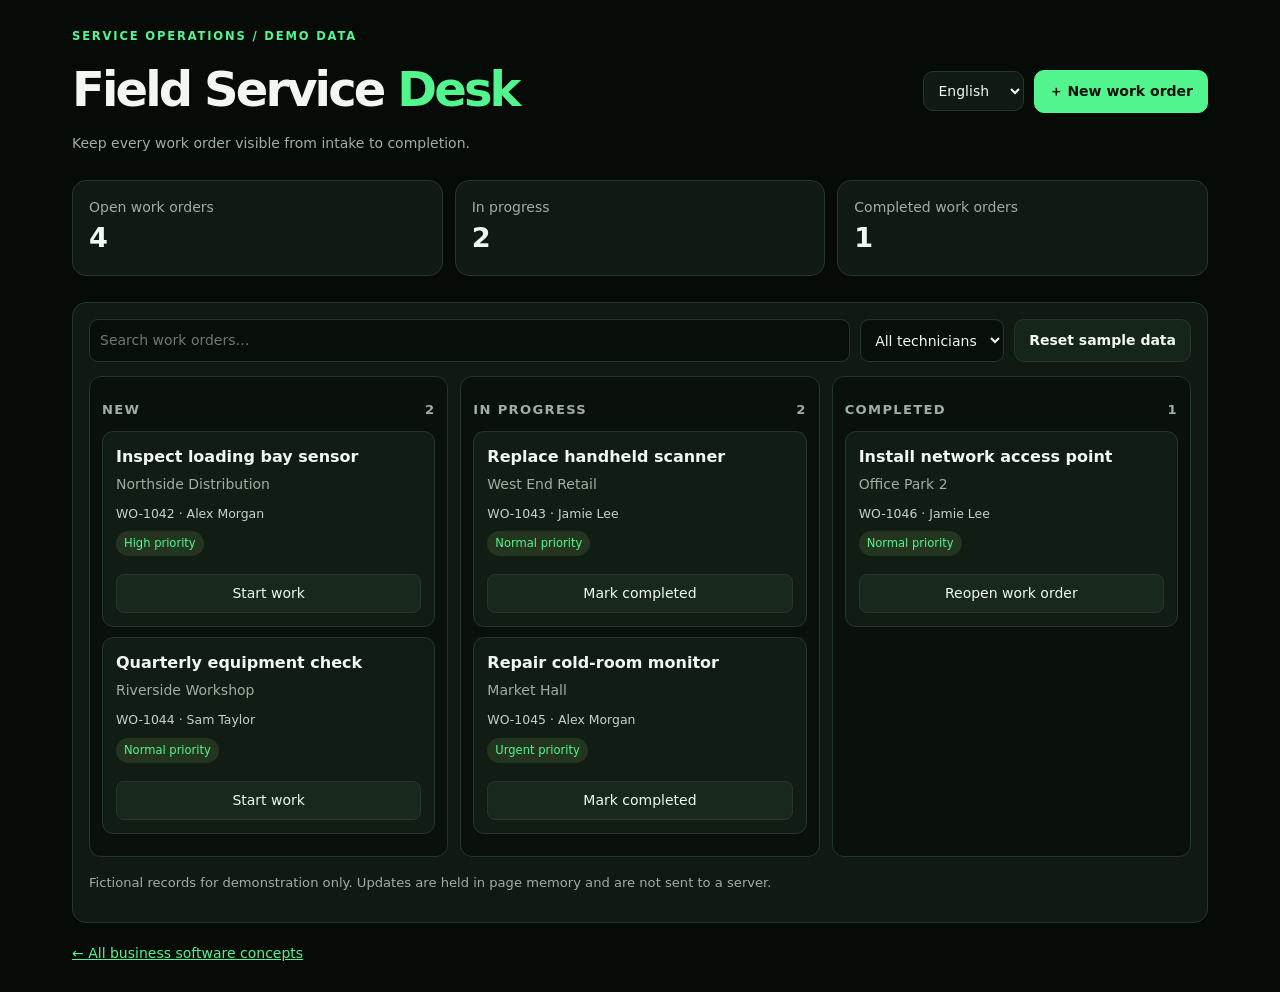
==== demos/field-service/index.html @ b95a7ec4 "fix: add accessible names to service demo form controls" ====
<!doctype html>
<html lang="en">
<head><meta charset="utf-8"><meta name="viewport" content="width=device-width,initial-scale=1"><meta name="theme-color" content="#07110c"><title>Service Desk — Work Order Concept Demo</title><meta name="description" content="Interactive work order and field service workflow concept with sample data.">
<style>
:root{color-scheme:dark;--bg:#070b08;--panel:#101a13;--line:#25372a;--text:#f2f7f3;--muted:#9eafa3;--green:#53f58f;--amber:#ffd166;--blue:#8ac7ff}*{box-sizing:border-box}body{margin:0;background:var(--bg);color:var(--text);font:14px/1.5 Inter,system-ui,sans-serif}button,input,select{font:inherit}button{cursor:pointer}.shell{max-width:1180px;margin:auto;padding:28px 22px}.top{display:flex;justify-content:space-between;gap:18px;align-items:center;flex-wrap:wrap}.eyebrow{color:var(--green);font-size:.72rem;font-weight:800;letter-spacing:.16em;text-transform:uppercase}h1{font-size:clamp(1.8rem,5vw,3rem);letter-spacing:-.06em;margin:8px 0}.sub{color:var(--muted);margin:0}.button{border:1px solid var(--line);border-radius:10px;padding:10px 14px;background:#15251a;color:var(--text);font-weight:700}.primary{background:var(--green);color:#07120a;border-color:var(--green)}.stats{display:grid;grid-template-columns:repeat(3,1fr);gap:12px;margin:26px 0}.stat,.board{border:1px solid var(--line);border-radius:14px;background:var(--panel)}.stat{padding:16px}.stat span{color:var(--muted)}.stat strong{display:block;font-size:1.7rem}.board{padding:16px}.filters{display:flex;gap:10px;flex-wrap:wrap;margin-bottom:14px}.filters input,.filters select,.form input,.form select{background:#080f0a;border:1px solid var(--line);border-radius:9px;padding:10px;color:var(--text)}.filters input{flex:1;min-width:160px}.columns{display:grid;grid-template-columns:repeat(3,minmax(0,1fr));gap:12px}.column{background:#0a100c;border:1px solid var(--line);border-radius:12px;padding:12px;min-height:200px}.column h2{font-size:.82rem;text-transform:uppercase;letter-spacing:.1em;color:var(--muted);display:flex;justify-content:space-between}.ticket{border:1px solid var(--line);border-radius:11px;padding:13px;margin:10px 0;background:#111d14}.ticket h3{font-size:1rem;margin:0 0 5px}.ticket p{color:var(--muted);margin:0 0 10px}.meta{font-size:.78rem;color:#c4d3c9}.tag{display:inline-block;padding:4px 8px;border-radius:999px;background:#23351f;color:var(--green);font-size:.72rem;margin:8px 0}.ticket button{margin-top:10px;width:100%;padding:8px;border:1px solid var(--line);background:#19281d;color:var(--text);border-radius:8px}.ticket button:hover{border-color:var(--green)}.form{display:none;gap:8px;grid-template-columns:repeat(4,minmax(0,1fr));margin:0 0 15px;padding:14px;border:1px solid var(--line);border-radius:12px}.form.open{display:grid}.form input,.form select{min-width:0;width:100%}.form button{grid-column:1/-1}.foot{color:var(--muted);font-size:.82rem;margin-top:16px}.back{display:inline-block;margin-top:20px;color:var(--green)}.toast{position:fixed;bottom:18px;left:50%;transform:translateX(-50%);background:#193a24;border:1px solid #36794a;padding:11px 16px;border-radius:10px;display:none}.toast.show{display:block}@media(max-width:780px){.columns{grid-template-columns:1fr}.column{min-height:0}.form{grid-template-columns:1fr 1fr}.stats{grid-template-columns:1fr 1fr 1fr}}@media(max-width:480px){.form{grid-template-columns:1fr}.stats{grid-template-columns:1fr}}
a:focus-visible,button:focus-visible,input:focus-visible,select:focus-visible{outline:3px solid var(--green);outline-offset:3px}.top-actions{display:flex;gap:10px;align-items:center;flex-wrap:wrap}.language-switch{min-height:40px;background:#101a13;color:var(--text);border:1px solid var(--line);border-radius:10px;padding:8px 11px;font:inherit}.button,.ticket button{transition:transform .15s,border-color .15s}.button:hover,.ticket button:hover{border-color:var(--green)}
</style></head>
<body><main class="shell"><header class="top"><div><div class="eyebrow">Service operations / Demo data</div><h1>Field Service <span style="color:var(--green)">Desk</span></h1><p class="sub">Keep every work order visible from intake to completion.</p></div><div class="top-actions"><select class="language-switch" data-language-switch aria-label="Choose language"><option value="de">Deutsch</option><option value="en">English</option></select><button class="button primary" id="newBtn">＋ New work order</button></div></header>
<section class="stats"><article class="stat"><span>Open work orders</span><strong id="openCount">—</strong></article><article class="stat"><span>In progress</span><strong id="progressCount">—</strong></article><article class="stat"><span>Completed work orders</span><strong id="doneCount">—</strong></article></section>
<form class="form" id="newForm"><input id="title" placeholder="Work order title" aria-label="Work order title" required maxlength="70" aria-label="Work order title"><input id="customer" placeholder="Customer / site" aria-label="Customer / site" required maxlength="60" aria-label="Customer or site"><select id="tech" aria-label="Technician"><option>Alex Morgan</option><option>Jamie Lee</option><option>Sam Taylor</option></select><select id="priority" aria-label="Priority"><option>Normal</option><option>High</option><option>Urgent</option></select><button class="button primary" type="submit">Create work order</button></form>
<section class="board"><div class="filters"><input id="search" type="search" placeholder="Search work orders…" aria-label="Search work orders" aria-label="Search work orders"><select id="techFilter" aria-label="Filter technician"><option value="all">All technicians</option><option>Alex Morgan</option><option>Jamie Lee</option><option>Sam Taylor</option></select><button class="button" id="reset">Reset sample data</button></div><div class="columns" id="columns"></div><p class="foot">Fictional records for demonstration only. Updates are held in page memory and are not sent to a server.</p></section><a class="back" href="../../business-solutions.html">← All business software concepts</a></main><div id="toast" class="toast" role="status" aria-live="polite"></div>
<script src="../shared/i18n.js"></script>
<script>
const seed=[{id:"WO-1042",title:"Inspect loading bay sensor",customer:"Northside Distribution",tech:"Alex Morgan",priority:"High",status:"New"},{id:"WO-1043",title:"Replace handheld scanner",customer:"West End Retail",tech:"Jamie Lee",priority:"Normal",status:"In progress"},{id:"WO-1044",title:"Quarterly equipment check",customer:"Riverside Workshop",tech:"Sam Taylor",priority:"Normal",status:"New"},{id:"WO-1045",title:"Repair cold-room monitor",customer:"Market Hall",tech:"Alex Morgan",priority:"Urgent",status:"In progress"},{id:"WO-1046",title:"Install network access point",customer:"Office Park 2",tech:"Jamie Lee",priority:"Normal",status:"Completed"}];let jobs=structuredClone(seed);let nextId=1047;const $=x=>document.getElementById(x);const states=["New","In progress","Completed"];function toast(s){$("toast").textContent=s;$("toast").classList.add("show");setTimeout(()=>$("toast").classList.remove("show"),1700)}function render(){const q=$("search").value.toLocaleLowerCase(window.businessI18n.language),tech=$("techFilter").value;const filtered=jobs.filter(j=>(j.title+" "+j.customer+" "+j.id+" "+window.businessI18n.t(j.title)+" "+window.businessI18n.t(j.customer)).toLocaleLowerCase(window.businessI18n.language).includes(q)&&(tech==="all"||j.tech===tech));$("columns").innerHTML=states.map(status=>{const group=filtered.filter(j=>j.status===status);return '<section class="column"><h2>'+status+' <span>'+group.length+'</span></h2>'+group.map(j=>'<article class="ticket"><h3>'+j.title+'</h3><p>'+j.customer+'</p><div class="meta">'+j.id+' · '+j.tech+'</div><span class="tag">'+j.priority+' priority</span><button data-id="'+j.id+'">'+(status==="New"?"Start work":status==="In progress"?"Mark completed":"Reopen work order")+'</button></article>').join("")+'</section>'}).join("");$("openCount").textContent=jobs.filter(j=>j.status!=="Completed").length;$("progressCount").textContent=jobs.filter(j=>j.status==="In progress").length;$("doneCount").textContent=jobs.filter(j=>j.status==="Completed").length}
$("columns").addEventListener("click",e=>{const b=e.target.closest("button[data-id]");if(!b)return;const j=jobs.find(x=>x.id===b.dataset.id);j.status=j.status==="New"?"In progress":j.status==="In progress"?"Completed":"New";render();toast(j.id+" moved to "+j.status)});$("search").addEventListener("input",render);$("techFilter").addEventListener("change",render);$("newBtn").addEventListener("click",()=>{$("newForm").classList.toggle("open");if($("newForm").classList.contains("open"))$("title").focus()});$("newForm").addEventListener("submit",e=>{e.preventDefault();jobs.unshift({id:"WO-"+nextId++,title:$("title").value.trim(),customer:$("customer").value.trim(),tech:$("tech").value,priority:$("priority").value,status:"New"});e.target.reset();e.target.classList.remove("open");render();toast("Work order created")});$("reset").addEventListener("click",()=>{jobs=structuredClone(seed);nextId=1047;$("search").value="";$("techFilter").value="all";render();toast("Sample data reset")});render();
</script></body></html>
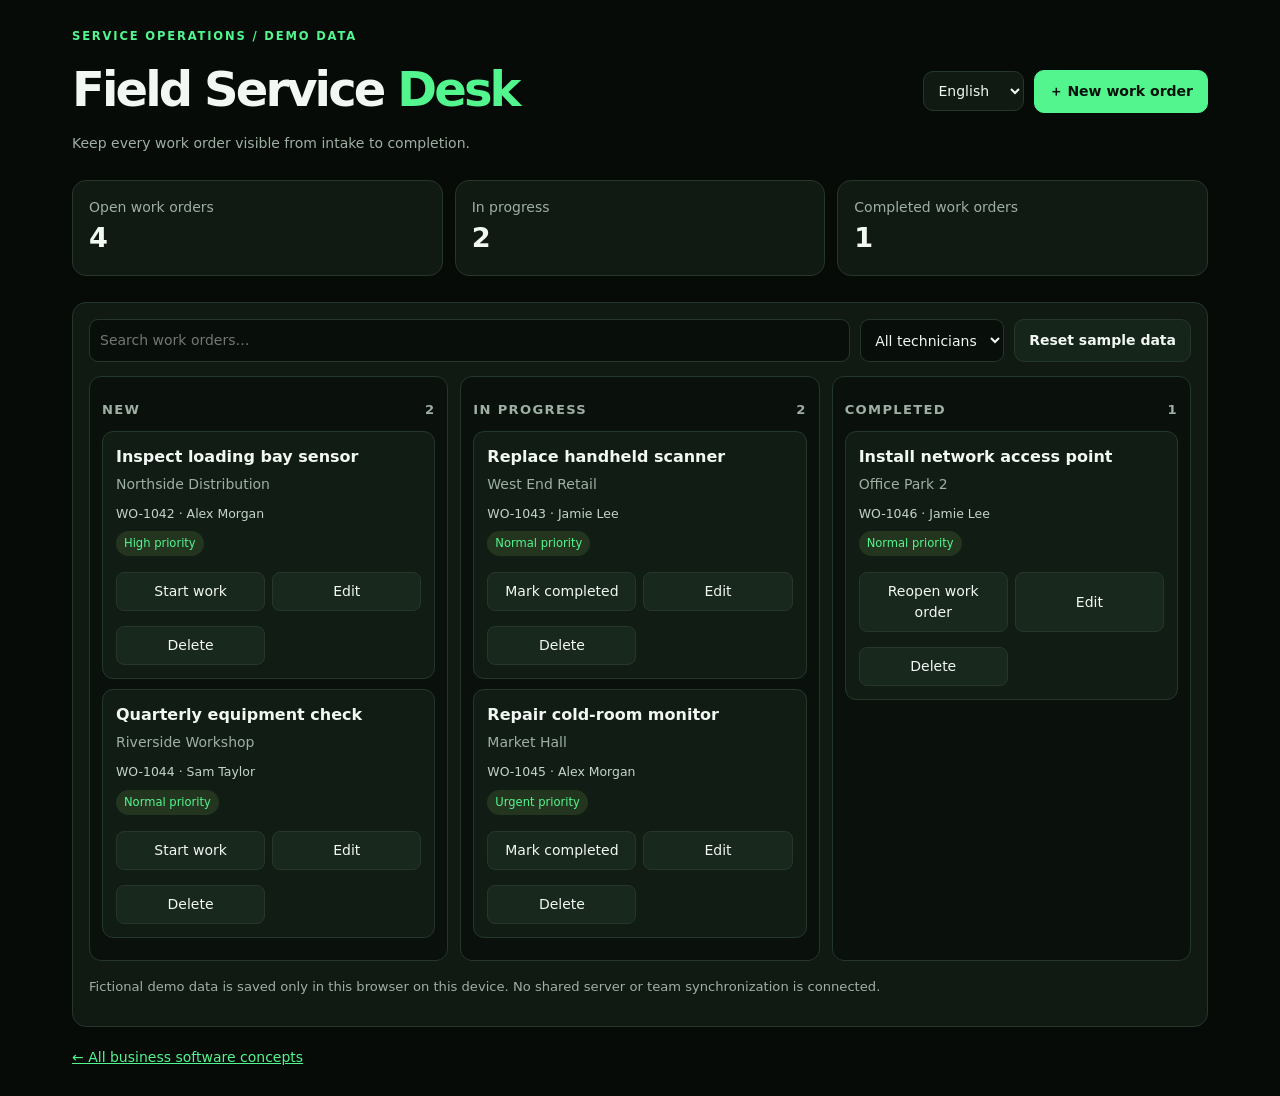
==== commit 1b8e8a3f: "feat: add persistent full CRUD to field service demo" ====
--- a/demos/field-service/index.html
+++ b/demos/field-service/index.html
@@ -4,13 +4,26 @@
 <style>
 :root{color-scheme:dark;--bg:#070b08;--panel:#101a13;--line:#25372a;--text:#f2f7f3;--muted:#9eafa3;--green:#53f58f;--amber:#ffd166;--blue:#8ac7ff}*{box-sizing:border-box}body{margin:0;background:var(--bg);color:var(--text);font:14px/1.5 Inter,system-ui,sans-serif}button,input,select{font:inherit}button{cursor:pointer}.shell{max-width:1180px;margin:auto;padding:28px 22px}.top{display:flex;justify-content:space-between;gap:18px;align-items:center;flex-wrap:wrap}.eyebrow{color:var(--green);font-size:.72rem;font-weight:800;letter-spacing:.16em;text-transform:uppercase}h1{font-size:clamp(1.8rem,5vw,3rem);letter-spacing:-.06em;margin:8px 0}.sub{color:var(--muted);margin:0}.button{border:1px solid var(--line);border-radius:10px;padding:10px 14px;background:#15251a;color:var(--text);font-weight:700}.primary{background:var(--green);color:#07120a;border-color:var(--green)}.stats{display:grid;grid-template-columns:repeat(3,1fr);gap:12px;margin:26px 0}.stat,.board{border:1px solid var(--line);border-radius:14px;background:var(--panel)}.stat{padding:16px}.stat span{color:var(--muted)}.stat strong{display:block;font-size:1.7rem}.board{padding:16px}.filters{display:flex;gap:10px;flex-wrap:wrap;margin-bottom:14px}.filters input,.filters select,.form input,.form select{background:#080f0a;border:1px solid var(--line);border-radius:9px;padding:10px;color:var(--text)}.filters input{flex:1;min-width:160px}.columns{display:grid;grid-template-columns:repeat(3,minmax(0,1fr));gap:12px}.column{background:#0a100c;border:1px solid var(--line);border-radius:12px;padding:12px;min-height:200px}.column h2{font-size:.82rem;text-transform:uppercase;letter-spacing:.1em;color:var(--muted);display:flex;justify-content:space-between}.ticket{border:1px solid var(--line);border-radius:11px;padding:13px;margin:10px 0;background:#111d14}.ticket h3{font-size:1rem;margin:0 0 5px}.ticket p{color:var(--muted);margin:0 0 10px}.meta{font-size:.78rem;color:#c4d3c9}.tag{display:inline-block;padding:4px 8px;border-radius:999px;background:#23351f;color:var(--green);font-size:.72rem;margin:8px 0}.ticket button{margin-top:10px;width:100%;padding:8px;border:1px solid var(--line);background:#19281d;color:var(--text);border-radius:8px}.ticket button:hover{border-color:var(--green)}.form{display:none;gap:8px;grid-template-columns:repeat(4,minmax(0,1fr));margin:0 0 15px;padding:14px;border:1px solid var(--line);border-radius:12px}.form.open{display:grid}.form input,.form select{min-width:0;width:100%}.form button{grid-column:1/-1}.foot{color:var(--muted);font-size:.82rem;margin-top:16px}.back{display:inline-block;margin-top:20px;color:var(--green)}.toast{position:fixed;bottom:18px;left:50%;transform:translateX(-50%);background:#193a24;border:1px solid #36794a;padding:11px 16px;border-radius:10px;display:none}.toast.show{display:block}@media(max-width:780px){.columns{grid-template-columns:1fr}.column{min-height:0}.form{grid-template-columns:1fr 1fr}.stats{grid-template-columns:1fr 1fr 1fr}}@media(max-width:480px){.form{grid-template-columns:1fr}.stats{grid-template-columns:1fr}}
 a:focus-visible,button:focus-visible,input:focus-visible,select:focus-visible{outline:3px solid var(--green);outline-offset:3px}.top-actions{display:flex;gap:10px;align-items:center;flex-wrap:wrap}.language-switch{min-height:40px;background:#101a13;color:var(--text);border:1px solid var(--line);border-radius:10px;padding:8px 11px;font:inherit}.button,.ticket button{transition:transform .15s,border-color .15s}.button:hover,.ticket button:hover{border-color:var(--green)}
+[hidden]{display:none!important}.ticket-actions{display:grid;grid-template-columns:1fr 1fr;gap:7px}.ticket-actions button{width:100%;margin-top:8px}.ticket-actions .delete{color:var(--red)}
 </style></head>
 <body><main class="shell"><header class="top"><div><div class="eyebrow">Service operations / Demo data</div><h1>Field Service <span style="color:var(--green)">Desk</span></h1><p class="sub">Keep every work order visible from intake to completion.</p></div><div class="top-actions"><select class="language-switch" data-language-switch aria-label="Choose language"><option value="de">Deutsch</option><option value="en">English</option></select><button class="button primary" id="newBtn">＋ New work order</button></div></header>
 <section class="stats"><article class="stat"><span>Open work orders</span><strong id="openCount">—</strong></article><article class="stat"><span>In progress</span><strong id="progressCount">—</strong></article><article class="stat"><span>Completed work orders</span><strong id="doneCount">—</strong></article></section>
-<form class="form" id="newForm"><input id="title" placeholder="Work order title" aria-label="Work order title" required maxlength="70" aria-label="Work order title"><input id="customer" placeholder="Customer / site" aria-label="Customer / site" required maxlength="60" aria-label="Customer or site"><select id="tech" aria-label="Technician"><option>Alex Morgan</option><option>Jamie Lee</option><option>Sam Taylor</option></select><select id="priority" aria-label="Priority"><option>Normal</option><option>High</option><option>Urgent</option></select><button class="button primary" type="submit">Create work order</button></form>
-<section class="board"><div class="filters"><input id="search" type="search" placeholder="Search work orders…" aria-label="Search work orders" aria-label="Search work orders"><select id="techFilter" aria-label="Filter technician"><option value="all">All technicians</option><option>Alex Morgan</option><option>Jamie Lee</option><option>Sam Taylor</option></select><button class="button" id="reset">Reset sample data</button></div><div class="columns" id="columns"></div><p class="foot">Fictional records for demonstration only. Updates are held in page memory and are not sent to a server.</p></section><a class="back" href="../../business-solutions.html">← All business software concepts</a></main><div id="toast" class="toast" role="status" aria-live="polite"></div>
+<form class="form" id="newForm"><input id="title" placeholder="Work order title" aria-label="Work order title" required maxlength="70" aria-label="Work order title"><input id="customer" placeholder="Customer / site" aria-label="Customer / site" required maxlength="60" aria-label="Customer or site"><select id="tech" aria-label="Technician"><option>Alex Morgan</option><option>Jamie Lee</option><option>Sam Taylor</option></select><select id="priority" aria-label="Priority"><option>Normal</option><option>High</option><option>Urgent</option></select><button class="button primary" type="submit" id="saveWorkOrderBtn">Create work order</button><button class="button" type="button" id="cancelWorkOrderBtn">Cancel</button></form>
+<section class="board"><div class="filters"><input id="search" type="search" placeholder="Search work orders…" aria-label="Search work orders" aria-label="Search work orders"><select id="techFilter" aria-label="Filter technician"><option value="all">All technicians</option><option>Alex Morgan</option><option>Jamie Lee</option><option>Sam Taylor</option></select><button class="button" id="reset">Reset sample data</button></div><div class="columns" id="columns"></div><p class="foot">Fictional demo data is saved only in this browser on this device. No shared server or team synchronization is connected.</p></section><a class="back" href="../../business-solutions.html">← All business software concepts</a></main><div id="toast" class="toast" role="status" aria-live="polite"></div>
 <script src="../shared/i18n.js"></script>
 <script>
-const seed=[{id:"WO-1042",title:"Inspect loading bay sensor",customer:"Northside Distribution",tech:"Alex Morgan",priority:"High",status:"New"},{id:"WO-1043",title:"Replace handheld scanner",customer:"West End Retail",tech:"Jamie Lee",priority:"Normal",status:"In progress"},{id:"WO-1044",title:"Quarterly equipment check",customer:"Riverside Workshop",tech:"Sam Taylor",priority:"Normal",status:"New"},{id:"WO-1045",title:"Repair cold-room monitor",customer:"Market Hall",tech:"Alex Morgan",priority:"Urgent",status:"In progress"},{id:"WO-1046",title:"Install network access point",customer:"Office Park 2",tech:"Jamie Lee",priority:"Normal",status:"Completed"}];let jobs=structuredClone(seed);let nextId=1047;const $=x=>document.getElementById(x);const states=["New","In progress","Completed"];function toast(s){$("toast").textContent=s;$("toast").classList.add("show");setTimeout(()=>$("toast").classList.remove("show"),1700)}function render(){const q=$("search").value.toLocaleLowerCase(window.businessI18n.language),tech=$("techFilter").value;const filtered=jobs.filter(j=>(j.title+" "+j.customer+" "+j.id+" "+window.businessI18n.t(j.title)+" "+window.businessI18n.t(j.customer)).toLocaleLowerCase(window.businessI18n.language).includes(q)&&(tech==="all"||j.tech===tech));$("columns").innerHTML=states.map(status=>{const group=filtered.filter(j=>j.status===status);return '<section class="column"><h2>'+status+' <span>'+group.length+'</span></h2>'+group.map(j=>'<article class="ticket"><h3>'+j.title+'</h3><p>'+j.customer+'</p><div class="meta">'+j.id+' · '+j.tech+'</div><span class="tag">'+j.priority+' priority</span><button data-id="'+j.id+'">'+(status==="New"?"Start work":status==="In progress"?"Mark completed":"Reopen work order")+'</button></article>').join("")+'</section>'}).join("");$("openCount").textContent=jobs.filter(j=>j.status!=="Completed").length;$("progressCount").textContent=jobs.filter(j=>j.status==="In progress").length;$("doneCount").textContent=jobs.filter(j=>j.status==="Completed").length}
-$("columns").addEventListener("click",e=>{const b=e.target.closest("button[data-id]");if(!b)return;const j=jobs.find(x=>x.id===b.dataset.id);j.status=j.status==="New"?"In progress":j.status==="In progress"?"Completed":"New";render();toast(j.id+" moved to "+j.status)});$("search").addEventListener("input",render);$("techFilter").addEventListener("change",render);$("newBtn").addEventListener("click",()=>{$("newForm").classList.toggle("open");if($("newForm").classList.contains("open"))$("title").focus()});$("newForm").addEventListener("submit",e=>{e.preventDefault();jobs.unshift({id:"WO-"+nextId++,title:$("title").value.trim(),customer:$("customer").value.trim(),tech:$("tech").value,priority:$("priority").value,status:"New"});e.target.reset();e.target.classList.remove("open");render();toast("Work order created")});$("reset").addEventListener("click",()=>{jobs=structuredClone(seed);nextId=1047;$("search").value="";$("techFilter").value="all";render();toast("Sample data reset")});render();
+const seed=[{id:"WO-1042",title:"Inspect loading bay sensor",customer:"Northside Distribution",tech:"Alex Morgan",priority:"High",status:"New"},{id:"WO-1043",title:"Replace handheld scanner",customer:"West End Retail",tech:"Jamie Lee",priority:"Normal",status:"In progress"},{id:"WO-1044",title:"Quarterly equipment check",customer:"Riverside Workshop",tech:"Sam Taylor",priority:"Normal",status:"New"},{id:"WO-1045",title:"Repair cold-room monitor",customer:"Market Hall",tech:"Alex Morgan",priority:"Urgent",status:"In progress"},{id:"WO-1046",title:"Install network access point",customer:"Office Park 2",tech:"Jamie Lee",priority:"Normal",status:"Completed"}];
+const STORAGE_KEY="neojaytech.field-service.v1";function loadJobs(){try{const v=JSON.parse(localStorage.getItem(STORAGE_KEY));if(Array.isArray(v)&&v.every(x=>x&&typeof x.id==="string"&&typeof x.title==="string"&&["New","In progress","Completed"].includes(x.status)))return v}catch(e){}return structuredClone(seed)}
+let jobs=loadJobs(),nextId=Math.max(1047,...jobs.map(j=>Number(j.id.replace("WO-",""))+1||1047)),editingId=null;const $=x=>document.getElementById(x);const states=["New","In progress","Completed"];
+function saveJobs(){try{localStorage.setItem(STORAGE_KEY,JSON.stringify(jobs))}catch(e){toast("Could not save locally. Check browser storage settings.")}}
+function esc(v){return String(v).replace(/[&<>"']/g,c=>({"&":"&amp;","<":"&lt;",">":"&gt;",'"':"&quot;","'":"&#39;"}[c]))}
+function toast(s){$("toast").textContent=s;$("toast").classList.add("show");setTimeout(()=>$("toast").classList.remove("show"),2200)}
+function closeForm(){$("newForm").classList.remove("open");$("newForm").reset();editingId=null;$("saveWorkOrderBtn").textContent=window.businessI18n.t("Create work order")}
+function openForm(job=null){editingId=job?.id??null;$("newForm").classList.add("open");$("title").value=job?.title??"";$("customer").value=job?.customer??"";$("tech").value=job?.tech??"Alex Morgan";$("priority").value=job?.priority??"Normal";$("saveWorkOrderBtn").textContent=window.businessI18n.t(job?"Save changes":"Create work order");$("title").focus()}
+function render(){const q=$("search").value.toLocaleLowerCase(window.businessI18n.language),tech=$("techFilter").value;const filtered=jobs.filter(j=>(j.title+" "+j.customer+" "+j.id+" "+window.businessI18n.t(j.title)+" "+window.businessI18n.t(j.customer)).toLocaleLowerCase(window.businessI18n.language).includes(q)&&(tech==="all"||j.tech===tech));$("columns").innerHTML=states.map(status=>{const group=filtered.filter(j=>j.status===status);return '<section class="column"><h2>'+window.businessI18n.t(status)+' <span>'+group.length+'</span></h2>'+group.map(j=>'<article class="ticket"><h3>'+esc(window.businessI18n.t(j.title))+'</h3><p>'+esc(window.businessI18n.t(j.customer))+'</p><div class="meta">'+esc(j.id)+' · '+esc(j.tech)+'</div><span class="tag">'+window.businessI18n.t(j.priority+" priority")+'</span><div class="ticket-actions"><button type="button" data-action="status" data-id="'+esc(j.id)+'">'+window.businessI18n.t(status==="New"?"Start work":status==="In progress"?"Mark completed":"Reopen work order")+'</button><button type="button" data-action="edit" data-id="'+esc(j.id)+'">'+window.businessI18n.t("Edit")+'</button><button type="button" class="delete" data-action="delete" data-id="'+esc(j.id)+'">'+window.businessI18n.t("Delete")+'</button></div></article>').join("")+'</section>'}).join("");$("openCount").textContent=jobs.filter(j=>j.status!=="Completed").length;$("progressCount").textContent=jobs.filter(j=>j.status==="In progress").length;$("doneCount").textContent=jobs.filter(j=>j.status==="Completed").length}
+$("columns").addEventListener("click",e=>{const b=e.target.closest("button[data-id]");if(!b)return;const j=jobs.find(x=>x.id===b.dataset.id);if(!j)return;if(b.dataset.action==="edit"){openForm(j);return}if(b.dataset.action==="delete"){if(!confirm(window.businessI18n.t("Delete this work order?")))return;jobs=jobs.filter(x=>x.id!==j.id);saveJobs();render();toast(window.businessI18n.t("Work order deleted"));return}j.status=j.status==="New"?"In progress":j.status==="In progress"?"Completed":"New";saveJobs();render();toast(window.businessI18n.t("Work order status updated"))});
+$("search").addEventListener("input",render);$("techFilter").addEventListener("change",render);$("newBtn").addEventListener("click",()=>{if($("newForm").classList.contains("open"))closeForm();else openForm()});$("cancelWorkOrderBtn").addEventListener("click",closeForm);
+$("newForm").addEventListener("submit",e=>{e.preventDefault();const title=$("title").value.trim(),customer=$("customer").value.trim();if(!title||!customer){toast(window.businessI18n.t("Please check all fields."));return}if(editingId){jobs=jobs.map(j=>j.id===editingId?{...j,title,customer,tech:$("tech").value,priority:$("priority").value}:j);toast(window.businessI18n.t("Work order updated"))}else{jobs.unshift({id:"WO-"+nextId++,title,customer,tech:$("tech").value,priority:$("priority").value,status:"New"});toast(window.businessI18n.t("Work order created"))}saveJobs();closeForm();render()});
+$("reset").addEventListener("click",()=>{if(!confirm(window.businessI18n.t("Reset demo data to its original sample records?")))return;jobs=structuredClone(seed);nextId=1047;localStorage.removeItem(STORAGE_KEY);$("search").value="";$("techFilter").value="all";closeForm();render();toast(window.businessI18n.t("Sample data reset"))});
+document.addEventListener("business-language-change",render);render();
 </script></body></html>
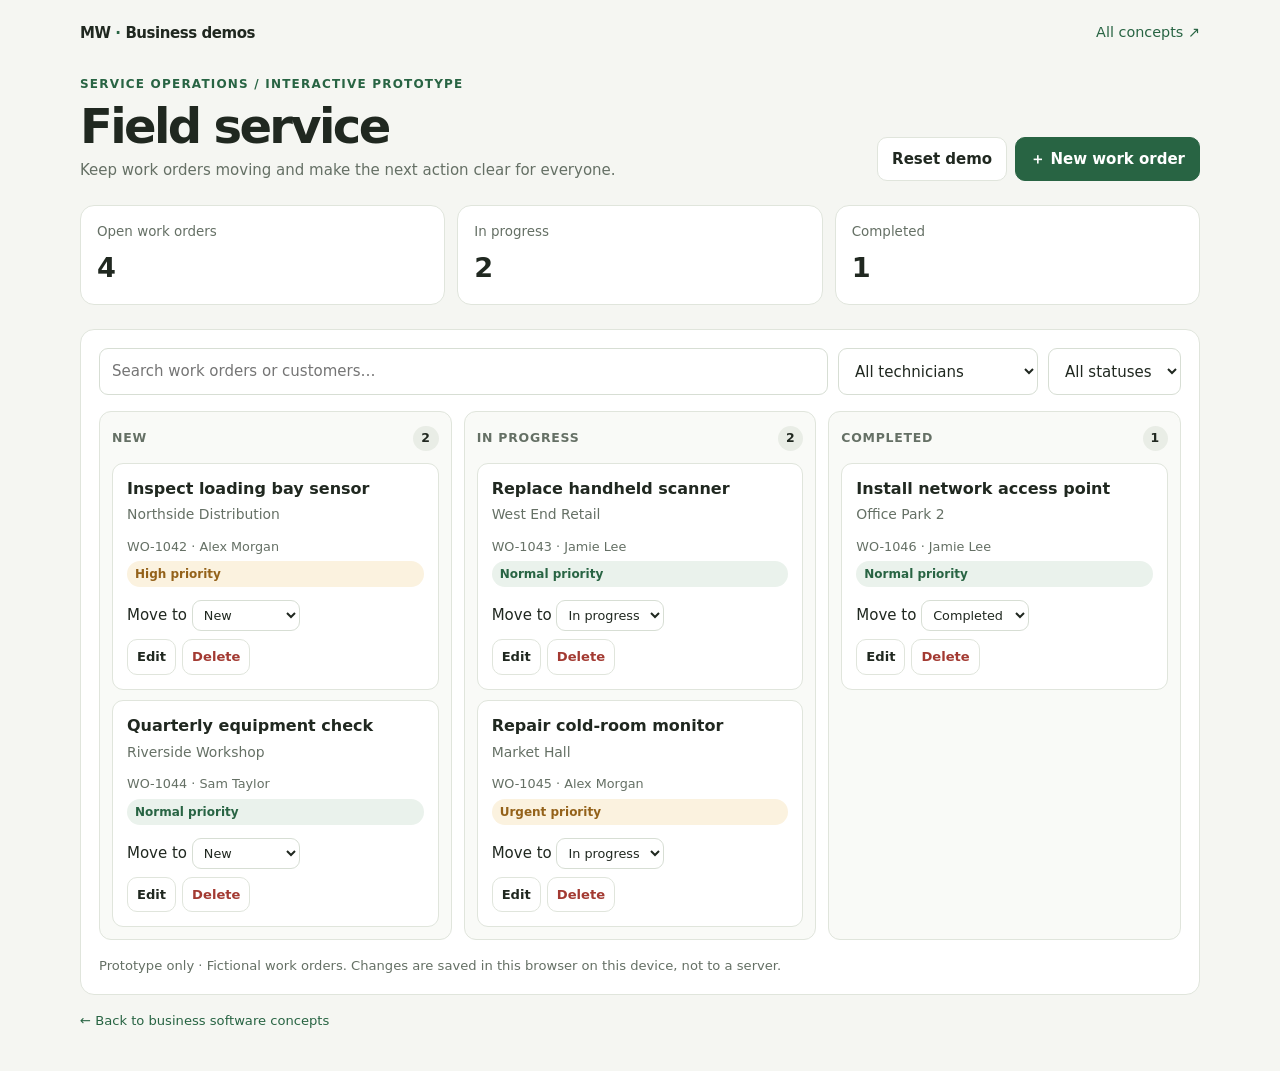
==== commit 32db0e8c: "Improve field service demo mobile UX and CRUD" ====
--- a/demos/field-service/index.html
+++ b/demos/field-service/index.html
@@ -1,29 +1,18 @@
 <!doctype html>
 <html lang="en">
-<head><meta charset="utf-8"><meta name="viewport" content="width=device-width,initial-scale=1"><meta name="theme-color" content="#07110c"><title>Service Desk — Work Order Concept Demo</title><meta name="description" content="Interactive work order and field service workflow concept with sample data.">
+<head><meta charset="utf-8"><meta name="viewport" content="width=device-width,initial-scale=1"><meta name="theme-color" content="#f5f6f2"><title>Service Desk — Work Order Demo</title><meta name="description" content="Mobile-first field service workflow prototype by Michael Winkler.">
 <style>
-:root{color-scheme:dark;--bg:#070b08;--panel:#101a13;--line:#25372a;--text:#f2f7f3;--muted:#9eafa3;--green:#53f58f;--amber:#ffd166;--blue:#8ac7ff}*{box-sizing:border-box}body{margin:0;background:var(--bg);color:var(--text);font:14px/1.5 Inter,system-ui,sans-serif}button,input,select{font:inherit}button{cursor:pointer}.shell{max-width:1180px;margin:auto;padding:28px 22px}.top{display:flex;justify-content:space-between;gap:18px;align-items:center;flex-wrap:wrap}.eyebrow{color:var(--green);font-size:.72rem;font-weight:800;letter-spacing:.16em;text-transform:uppercase}h1{font-size:clamp(1.8rem,5vw,3rem);letter-spacing:-.06em;margin:8px 0}.sub{color:var(--muted);margin:0}.button{border:1px solid var(--line);border-radius:10px;padding:10px 14px;background:#15251a;color:var(--text);font-weight:700}.primary{background:var(--green);color:#07120a;border-color:var(--green)}.stats{display:grid;grid-template-columns:repeat(3,1fr);gap:12px;margin:26px 0}.stat,.board{border:1px solid var(--line);border-radius:14px;background:var(--panel)}.stat{padding:16px}.stat span{color:var(--muted)}.stat strong{display:block;font-size:1.7rem}.board{padding:16px}.filters{display:flex;gap:10px;flex-wrap:wrap;margin-bottom:14px}.filters input,.filters select,.form input,.form select{background:#080f0a;border:1px solid var(--line);border-radius:9px;padding:10px;color:var(--text)}.filters input{flex:1;min-width:160px}.columns{display:grid;grid-template-columns:repeat(3,minmax(0,1fr));gap:12px}.column{background:#0a100c;border:1px solid var(--line);border-radius:12px;padding:12px;min-height:200px}.column h2{font-size:.82rem;text-transform:uppercase;letter-spacing:.1em;color:var(--muted);display:flex;justify-content:space-between}.ticket{border:1px solid var(--line);border-radius:11px;padding:13px;margin:10px 0;background:#111d14}.ticket h3{font-size:1rem;margin:0 0 5px}.ticket p{color:var(--muted);margin:0 0 10px}.meta{font-size:.78rem;color:#c4d3c9}.tag{display:inline-block;padding:4px 8px;border-radius:999px;background:#23351f;color:var(--green);font-size:.72rem;margin:8px 0}.ticket button{margin-top:10px;width:100%;padding:8px;border:1px solid var(--line);background:#19281d;color:var(--text);border-radius:8px}.ticket button:hover{border-color:var(--green)}.form{display:none;gap:8px;grid-template-columns:repeat(4,minmax(0,1fr));margin:0 0 15px;padding:14px;border:1px solid var(--line);border-radius:12px}.form.open{display:grid}.form input,.form select{min-width:0;width:100%}.form button{grid-column:1/-1}.foot{color:var(--muted);font-size:.82rem;margin-top:16px}.back{display:inline-block;margin-top:20px;color:var(--green)}.toast{position:fixed;bottom:18px;left:50%;transform:translateX(-50%);background:#193a24;border:1px solid #36794a;padding:11px 16px;border-radius:10px;display:none}.toast.show{display:block}@media(max-width:780px){.columns{grid-template-columns:1fr}.column{min-height:0}.form{grid-template-columns:1fr 1fr}.stats{grid-template-columns:1fr 1fr 1fr}}@media(max-width:480px){.form{grid-template-columns:1fr}.stats{grid-template-columns:1fr}}
-a:focus-visible,button:focus-visible,input:focus-visible,select:focus-visible{outline:3px solid var(--green);outline-offset:3px}.top-actions{display:flex;gap:10px;align-items:center;flex-wrap:wrap}.language-switch{min-height:40px;background:#101a13;color:var(--text);border:1px solid var(--line);border-radius:10px;padding:8px 11px;font:inherit}.button,.ticket button{transition:transform .15s,border-color .15s}.button:hover,.ticket button:hover{border-color:var(--green)}
-[hidden]{display:none!important}.ticket-actions{display:grid;grid-template-columns:1fr 1fr;gap:7px}.ticket-actions button{width:100%;margin-top:8px}.ticket-actions .delete{color:var(--red)}
+:root{color-scheme:light;--bg:#f5f6f2;--surface:#fff;--ink:#202820;--muted:#657065;--line:#e0e5dc;--accent:#286443;--soft:#eaf2ec;--warn:#94621a;--warnbg:#fbf2df;--danger:#a33a32;--dangerbg:#faeae8;--radius:14px}*{box-sizing:border-box}body{margin:0;background:var(--bg);color:var(--ink);font:15px/1.5 Inter,system-ui,-apple-system,BlinkMacSystemFont,"Segoe UI",sans-serif}button,input,select{font:inherit}button{cursor:pointer}a{color:var(--accent);text-decoration:none}.shell{width:min(1120px,100% - 32px);margin:auto;padding:22px 0 40px}.nav{display:flex;align-items:center;justify-content:space-between;gap:12px;margin-bottom:30px}.brand{font-weight:800;letter-spacing:-.03em;color:var(--ink)}.brand span{color:var(--accent)}.nav a:last-child{font-size:.9rem}.heading{display:flex;align-items:flex-end;justify-content:space-between;gap:18px;margin-bottom:22px}.kicker{font-size:.75rem;color:var(--accent);font-weight:750;letter-spacing:.1em;text-transform:uppercase}.heading h1{font-size:clamp(2rem,5vw,3rem);letter-spacing:-.055em;line-height:1.05;margin:8px 0}.heading p{margin:0;color:var(--muted);max-width:580px}.actions{display:flex;gap:8px;flex-wrap:wrap}.btn{border:1px solid var(--line);background:var(--surface);color:var(--ink);padding:10px 14px;border-radius:10px;font-weight:650}.btn.primary{background:var(--accent);border-color:var(--accent);color:#fff}.btn.danger{color:var(--danger)}.stats{display:grid;grid-template-columns:repeat(3,minmax(0,1fr));gap:12px;margin:24px 0}.stat,.panel{background:var(--surface);border:1px solid var(--line);border-radius:var(--radius)}.stat{padding:16px}.stat span{display:block;color:var(--muted);font-size:.84rem}.stat strong{display:block;font-size:1.7rem;letter-spacing:-.04em;margin-top:5px}.panel{padding:18px}.field{width:100%;min-width:0;padding:11px 12px;border:1px solid #d7ded4;border-radius:9px;background:#fff;color:var(--ink)}.filters{display:grid;grid-template-columns:minmax(180px,1fr) 200px auto;gap:10px;margin-bottom:16px}.form-panel{display:none;margin-bottom:16px}.form-panel.open{display:block}.form-panel h2{font-size:1.1rem;margin:0 0 14px}.form-grid{display:grid;grid-template-columns:repeat(3,minmax(0,1fr));gap:10px}.form-grid label{display:grid;gap:5px;font-size:.82rem;color:var(--muted)}.form-grid .wide{grid-column:span 2}.form-actions{display:flex;gap:8px;grid-column:1/-1}.board{display:grid;grid-template-columns:repeat(3,minmax(0,1fr));gap:12px}.column{border:1px solid var(--line);border-radius:12px;padding:12px;background:#f9faf7;min-width:0}.column h2{display:flex;align-items:center;justify-content:space-between;font-size:.78rem;color:var(--muted);text-transform:uppercase;letter-spacing:.06em;margin:2px 0 12px}.count{background:#e9ede6;border-radius:99px;padding:3px 8px;color:var(--ink)}.ticket{border:1px solid var(--line);border-radius:11px;padding:14px;background:#fff}.ticket+.ticket{margin-top:10px}.ticket h3{font-size:1rem;line-height:1.35;margin:0 0 5px}.ticket p{color:var(--muted);font-size:.87rem;margin:0 0 12px}.ticket-meta{display:grid;gap:5px;color:var(--muted);font-size:.8rem}.ticket-foot{display:flex;align-items:center;justify-content:space-between;gap:8px;flex-wrap:wrap;margin-top:13px}.priority{display:inline-flex;padding:4px 8px;border-radius:99px;font-size:.75rem;font-weight:750;background:var(--soft);color:var(--accent)}.priority.High,.priority.Urgent{background:var(--warnbg);color:var(--warn)}.ticket-actions{display:flex;gap:6px;flex-wrap:wrap}.ticket-actions .btn{padding:7px 9px;font-size:.82rem}.empty{padding:16px 6px;color:var(--muted);font-size:.85rem}.foot{color:var(--muted);font-size:.82rem;margin:16px 0 0}.toast{position:fixed;bottom:18px;left:50%;transform:translateX(-50%);max-width:calc(100% - 28px);background:#202820;color:white;padding:11px 15px;border-radius:10px;display:none;box-shadow:0 8px 24px #17231722}.toast.show{display:block}@media(max-width:800px){.shell{width:calc(100% - 28px);padding-top:16px}.nav{margin-bottom:24px}.heading{display:block}.heading .actions{margin-top:16px}.stats{gap:9px;margin:18px 0}.stat{padding:13px}.stat strong{font-size:1.5rem}.filters{grid-template-columns:1fr 1fr}.filters input{grid-column:1/-1}.board{grid-template-columns:1fr}.column{padding:12px}.ticket{padding:13px}.form-grid{grid-template-columns:1fr 1fr}.form-grid .wide{grid-column:span 2}.panel{padding:12px}}@media(max-width:460px){.stats{grid-template-columns:1fr 1fr}.stats .stat:last-child{grid-column:1/-1}.filters{grid-template-columns:1fr}.filters input{grid-column:auto}.form-grid{grid-template-columns:1fr}.form-grid .wide{grid-column:auto}.nav{align-items:flex-start}.nav a:last-child{max-width:120px;text-align:right}}
 </style></head>
-<body><main class="shell"><header class="top"><div><div class="eyebrow">Service operations / Demo data</div><h1>Field Service <span style="color:var(--green)">Desk</span></h1><p class="sub">Keep every work order visible from intake to completion.</p></div><div class="top-actions"><select class="language-switch" data-language-switch aria-label="Choose language"><option value="de">Deutsch</option><option value="en">English</option></select><button class="button primary" id="newBtn">＋ New work order</button></div></header>
-<section class="stats"><article class="stat"><span>Open work orders</span><strong id="openCount">—</strong></article><article class="stat"><span>In progress</span><strong id="progressCount">—</strong></article><article class="stat"><span>Completed work orders</span><strong id="doneCount">—</strong></article></section>
-<form class="form" id="newForm"><input id="title" placeholder="Work order title" aria-label="Work order title" required maxlength="70" aria-label="Work order title"><input id="customer" placeholder="Customer / site" aria-label="Customer / site" required maxlength="60" aria-label="Customer or site"><select id="tech" aria-label="Technician"><option>Alex Morgan</option><option>Jamie Lee</option><option>Sam Taylor</option></select><select id="priority" aria-label="Priority"><option>Normal</option><option>High</option><option>Urgent</option></select><button class="button primary" type="submit" id="saveWorkOrderBtn">Create work order</button><button class="button" type="button" id="cancelWorkOrderBtn">Cancel</button></form>
-<section class="board"><div class="filters"><input id="search" type="search" placeholder="Search work orders…" aria-label="Search work orders" aria-label="Search work orders"><select id="techFilter" aria-label="Filter technician"><option value="all">All technicians</option><option>Alex Morgan</option><option>Jamie Lee</option><option>Sam Taylor</option></select><button class="button" id="reset">Reset sample data</button></div><div class="columns" id="columns"></div><p class="foot">Fictional demo data is saved only in this browser on this device. No shared server or team synchronization is connected.</p></section><a class="back" href="../../business-solutions.html">← All business software concepts</a></main><div id="toast" class="toast" role="status" aria-live="polite"></div>
-<script src="../shared/i18n.js"></script>
+<body><main class="shell"><nav class="nav"><a class="brand" href="../../business-solutions.html">MW <span>·</span> Business demos</a><a href="../../business-solutions.html">All concepts ↗</a></nav>
+<header class="heading"><div><div class="kicker">Service operations / interactive prototype</div><h1>Field service</h1><p>Keep work orders moving and make the next action clear for everyone.</p></div><div class="actions"><button class="btn" id="resetBtn">Reset demo</button><button class="btn primary" id="newBtn">＋ New work order</button></div></header>
+<section class="stats"><article class="stat"><span>Open work orders</span><strong id="openCount">—</strong></article><article class="stat"><span>In progress</span><strong id="progressCount">—</strong></article><article class="stat"><span>Completed</span><strong id="doneCount">—</strong></article></section>
+<section class="panel form-panel" id="formPanel"><h2 id="formTitle">New work order</h2><form id="jobForm" class="form-grid"><input type="hidden" id="editId"><label class="wide">Work order<input class="field" id="title" required maxlength="80" placeholder="Inspect loading bay sensor"></label><label>Customer / site<input class="field" id="customer" required maxlength="70" placeholder="Customer or site"></label><label>Assigned technician<select class="field" id="tech"><option>Alex Morgan</option><option>Jamie Lee</option><option>Sam Taylor</option></select></label><label>Priority<select class="field" id="priority"><option>Normal</option><option>High</option><option>Urgent</option></select></label><label>Status<select class="field" id="status"><option>New</option><option>In progress</option><option>Completed</option></select></label><div class="form-actions"><button class="btn primary" type="submit">Save work order</button><button class="btn" type="button" id="cancelBtn">Cancel</button></div></form></section>
+<section class="panel"><div class="filters"><input class="field" id="search" type="search" placeholder="Search work orders or customers…" aria-label="Search work orders"><select class="field" id="techFilter" aria-label="Filter technician"><option value="all">All technicians</option><option>Alex Morgan</option><option>Jamie Lee</option><option>Sam Taylor</option></select><select class="field" id="statusFilter" aria-label="Filter status"><option value="all">All statuses</option><option>New</option><option>In progress</option><option>Completed</option></select></div><div class="board" id="board"></div><p class="foot">Prototype only · Fictional work orders. Changes are saved in this browser on this device, not to a server.</p></section><p class="foot"><a href="../../business-solutions.html">← Back to business software concepts</a></p></main><div id="toast" class="toast" role="status" aria-live="polite"></div>
 <script>
-const seed=[{id:"WO-1042",title:"Inspect loading bay sensor",customer:"Northside Distribution",tech:"Alex Morgan",priority:"High",status:"New"},{id:"WO-1043",title:"Replace handheld scanner",customer:"West End Retail",tech:"Jamie Lee",priority:"Normal",status:"In progress"},{id:"WO-1044",title:"Quarterly equipment check",customer:"Riverside Workshop",tech:"Sam Taylor",priority:"Normal",status:"New"},{id:"WO-1045",title:"Repair cold-room monitor",customer:"Market Hall",tech:"Alex Morgan",priority:"Urgent",status:"In progress"},{id:"WO-1046",title:"Install network access point",customer:"Office Park 2",tech:"Jamie Lee",priority:"Normal",status:"Completed"}];
-const STORAGE_KEY="neojaytech.field-service.v1";function loadJobs(){try{const v=JSON.parse(localStorage.getItem(STORAGE_KEY));if(Array.isArray(v)&&v.every(x=>x&&typeof x.id==="string"&&typeof x.title==="string"&&["New","In progress","Completed"].includes(x.status)))return v}catch(e){}return structuredClone(seed)}
-let jobs=loadJobs(),nextId=Math.max(1047,...jobs.map(j=>Number(j.id.replace("WO-",""))+1||1047)),editingId=null;const $=x=>document.getElementById(x);const states=["New","In progress","Completed"];
-function saveJobs(){try{localStorage.setItem(STORAGE_KEY,JSON.stringify(jobs))}catch(e){toast("Could not save locally. Check browser storage settings.")}}
-function esc(v){return String(v).replace(/[&<>"']/g,c=>({"&":"&amp;","<":"&lt;",">":"&gt;",'"':"&quot;","'":"&#39;"}[c]))}
-function toast(s){$("toast").textContent=s;$("toast").classList.add("show");setTimeout(()=>$("toast").classList.remove("show"),2200)}
-function closeForm(){$("newForm").classList.remove("open");$("newForm").reset();editingId=null;$("saveWorkOrderBtn").textContent=window.businessI18n.t("Create work order")}
-function openForm(job=null){editingId=job?.id??null;$("newForm").classList.add("open");$("title").value=job?.title??"";$("customer").value=job?.customer??"";$("tech").value=job?.tech??"Alex Morgan";$("priority").value=job?.priority??"Normal";$("saveWorkOrderBtn").textContent=window.businessI18n.t(job?"Save changes":"Create work order");$("title").focus()}
-function render(){const q=$("search").value.toLocaleLowerCase(window.businessI18n.language),tech=$("techFilter").value;const filtered=jobs.filter(j=>(j.title+" "+j.customer+" "+j.id+" "+window.businessI18n.t(j.title)+" "+window.businessI18n.t(j.customer)).toLocaleLowerCase(window.businessI18n.language).includes(q)&&(tech==="all"||j.tech===tech));$("columns").innerHTML=states.map(status=>{const group=filtered.filter(j=>j.status===status);return '<section class="column"><h2>'+window.businessI18n.t(status)+' <span>'+group.length+'</span></h2>'+group.map(j=>'<article class="ticket"><h3>'+esc(window.businessI18n.t(j.title))+'</h3><p>'+esc(window.businessI18n.t(j.customer))+'</p><div class="meta">'+esc(j.id)+' · '+esc(j.tech)+'</div><span class="tag">'+window.businessI18n.t(j.priority+" priority")+'</span><div class="ticket-actions"><button type="button" data-action="status" data-id="'+esc(j.id)+'">'+window.businessI18n.t(status==="New"?"Start work":status==="In progress"?"Mark completed":"Reopen work order")+'</button><button type="button" data-action="edit" data-id="'+esc(j.id)+'">'+window.businessI18n.t("Edit")+'</button><button type="button" class="delete" data-action="delete" data-id="'+esc(j.id)+'">'+window.businessI18n.t("Delete")+'</button></div></article>').join("")+'</section>'}).join("");$("openCount").textContent=jobs.filter(j=>j.status!=="Completed").length;$("progressCount").textContent=jobs.filter(j=>j.status==="In progress").length;$("doneCount").textContent=jobs.filter(j=>j.status==="Completed").length}
-$("columns").addEventListener("click",e=>{const b=e.target.closest("button[data-id]");if(!b)return;const j=jobs.find(x=>x.id===b.dataset.id);if(!j)return;if(b.dataset.action==="edit"){openForm(j);return}if(b.dataset.action==="delete"){if(!confirm(window.businessI18n.t("Delete this work order?")))return;jobs=jobs.filter(x=>x.id!==j.id);saveJobs();render();toast(window.businessI18n.t("Work order deleted"));return}j.status=j.status==="New"?"In progress":j.status==="In progress"?"Completed":"New";saveJobs();render();toast(window.businessI18n.t("Work order status updated"))});
-$("search").addEventListener("input",render);$("techFilter").addEventListener("change",render);$("newBtn").addEventListener("click",()=>{if($("newForm").classList.contains("open"))closeForm();else openForm()});$("cancelWorkOrderBtn").addEventListener("click",closeForm);
-$("newForm").addEventListener("submit",e=>{e.preventDefault();const title=$("title").value.trim(),customer=$("customer").value.trim();if(!title||!customer){toast(window.businessI18n.t("Please check all fields."));return}if(editingId){jobs=jobs.map(j=>j.id===editingId?{...j,title,customer,tech:$("tech").value,priority:$("priority").value}:j);toast(window.businessI18n.t("Work order updated"))}else{jobs.unshift({id:"WO-"+nextId++,title,customer,tech:$("tech").value,priority:$("priority").value,status:"New"});toast(window.businessI18n.t("Work order created"))}saveJobs();closeForm();render()});
-$("reset").addEventListener("click",()=>{if(!confirm(window.businessI18n.t("Reset demo data to its original sample records?")))return;jobs=structuredClone(seed);nextId=1047;localStorage.removeItem(STORAGE_KEY);$("search").value="";$("techFilter").value="all";closeForm();render();toast(window.businessI18n.t("Sample data reset"))});
-document.addEventListener("business-language-change",render);render();
+const seed=[{id:"WO-1042",title:"Inspect loading bay sensor",customer:"Northside Distribution",tech:"Alex Morgan",priority:"High",status:"New"},{id:"WO-1043",title:"Replace handheld scanner",customer:"West End Retail",tech:"Jamie Lee",priority:"Normal",status:"In progress"},{id:"WO-1044",title:"Quarterly equipment check",customer:"Riverside Workshop",tech:"Sam Taylor",priority:"Normal",status:"New"},{id:"WO-1045",title:"Repair cold-room monitor",customer:"Market Hall",tech:"Alex Morgan",priority:"Urgent",status:"In progress"},{id:"WO-1046",title:"Install network access point",customer:"Office Park 2",tech:"Jamie Lee",priority:"Normal",status:"Completed"}];const states=["New","In progress","Completed"],$=id=>document.getElementById(id);let jobs=load(),nextId=1047;function load(){try{return JSON.parse(localStorage.getItem("mw-service-v2"))||structuredClone(seed)}catch{return structuredClone(seed)}}function save(){localStorage.setItem("mw-service-v2",JSON.stringify(jobs))}function esc(s){return String(s).replace(/[&<>"']/g,c=>({"&":"&amp;","<":"&lt;",">":"&gt;",'"':"&quot;","'":"&#39;"}[c]))}function toast(s){$("toast").textContent=s;$("toast").classList.add("show");setTimeout(()=>$("toast").classList.remove("show"),1900)}
+function render(){const q=$("search").value.toLowerCase(),tech=$("techFilter").value,sf=$("statusFilter").value;const shown=jobs.filter(j=>(j.title+" "+j.customer+" "+j.id).toLowerCase().includes(q)&&(tech==="all"||j.tech===tech)&&(sf==="all"||j.status===sf));$("board").innerHTML=states.map(status=>{const group=shown.filter(j=>j.status===status);return '<section class="column"><h2>'+status+' <span class="count">'+group.length+'</span></h2>'+ (group.map(j=>'<article class="ticket"><h3>'+esc(j.title)+'</h3><p>'+esc(j.customer)+'</p><div class="ticket-meta"><span>'+esc(j.id)+' · '+esc(j.tech)+'</span><span class="priority '+esc(j.priority)+'">'+esc(j.priority)+' priority</span></div><div class="ticket-foot"><label class="sub">Move to <select class="field" style="width:auto;padding:6px 7px;font-size:.8rem" data-status="'+esc(j.id)+'">'+states.map(s=>'<option '+(s===j.status?'selected':'')+'>'+s+'</option>').join("")+'</select></label><div class="ticket-actions"><button class="btn" data-edit="'+esc(j.id)+'">Edit</button><button class="btn danger" data-delete="'+esc(j.id)+'">Delete</button></div></div></article>').join("")||'<div class="empty">No work orders here.</div>')+'</section>'}).join("");$("openCount").textContent=jobs.filter(j=>j.status!=="Completed").length;$("progressCount").textContent=jobs.filter(j=>j.status==="In progress").length;$("doneCount").textContent=jobs.filter(j=>j.status==="Completed").length}
+function openForm(j){$("jobForm").reset();$("editId").value=j?.id||"";$("formTitle").textContent=j?"Edit work order":"New work order";$("title").value=j?.title||"";$("customer").value=j?.customer||"";$("tech").value=j?.tech||"Alex Morgan";$("priority").value=j?.priority||"Normal";$("status").value=j?.status||"New";$("formPanel").classList.add("open");$("title").focus();$("formPanel").scrollIntoView({behavior:"smooth",block:"start"})}function closeForm(){$("formPanel").classList.remove("open")}
+document.addEventListener("click",e=>{const edit=e.target.closest("[data-edit]");if(edit){openForm(jobs.find(j=>j.id===edit.dataset.edit));return}const del=e.target.closest("[data-delete]");if(del){const j=jobs.find(j=>j.id===del.dataset.delete);if(confirm("Delete work order "+j.id+"?")){jobs=jobs.filter(x=>x.id!==j.id);save();render();toast("Work order deleted")}}});$("board").addEventListener("change",e=>{const s=e.target.closest("[data-status]");if(!s)return;const j=jobs.find(j=>j.id===s.dataset.status);j.status=s.value;save();render();toast(j.id+" updated")});
+$("jobForm").addEventListener("submit",e=>{e.preventDefault();const id=$("editId").value,j={id:id||"WO-"+nextId++,title:$("title").value.trim(),customer:$("customer").value.trim(),tech:$("tech").value,priority:$("priority").value,status:$("status").value};if(id)jobs=jobs.map(x=>x.id===id?j:x);else jobs.unshift(j);save();render();closeForm();toast(id?"Work order updated":"Work order created")});$("newBtn").addEventListener("click",()=>openForm());$("cancelBtn").addEventListener("click",closeForm);$("search").addEventListener("input",render);$("techFilter").addEventListener("change",render);$("statusFilter").addEventListener("change",render);$("resetBtn").addEventListener("click",()=>{if(confirm("Restore the original sample work orders?")){jobs=structuredClone(seed);nextId=1047;save();$("search").value="";$("techFilter").value="all";$("statusFilter").value="all";render();toast("Sample data restored")}});render();
 </script></body></html>
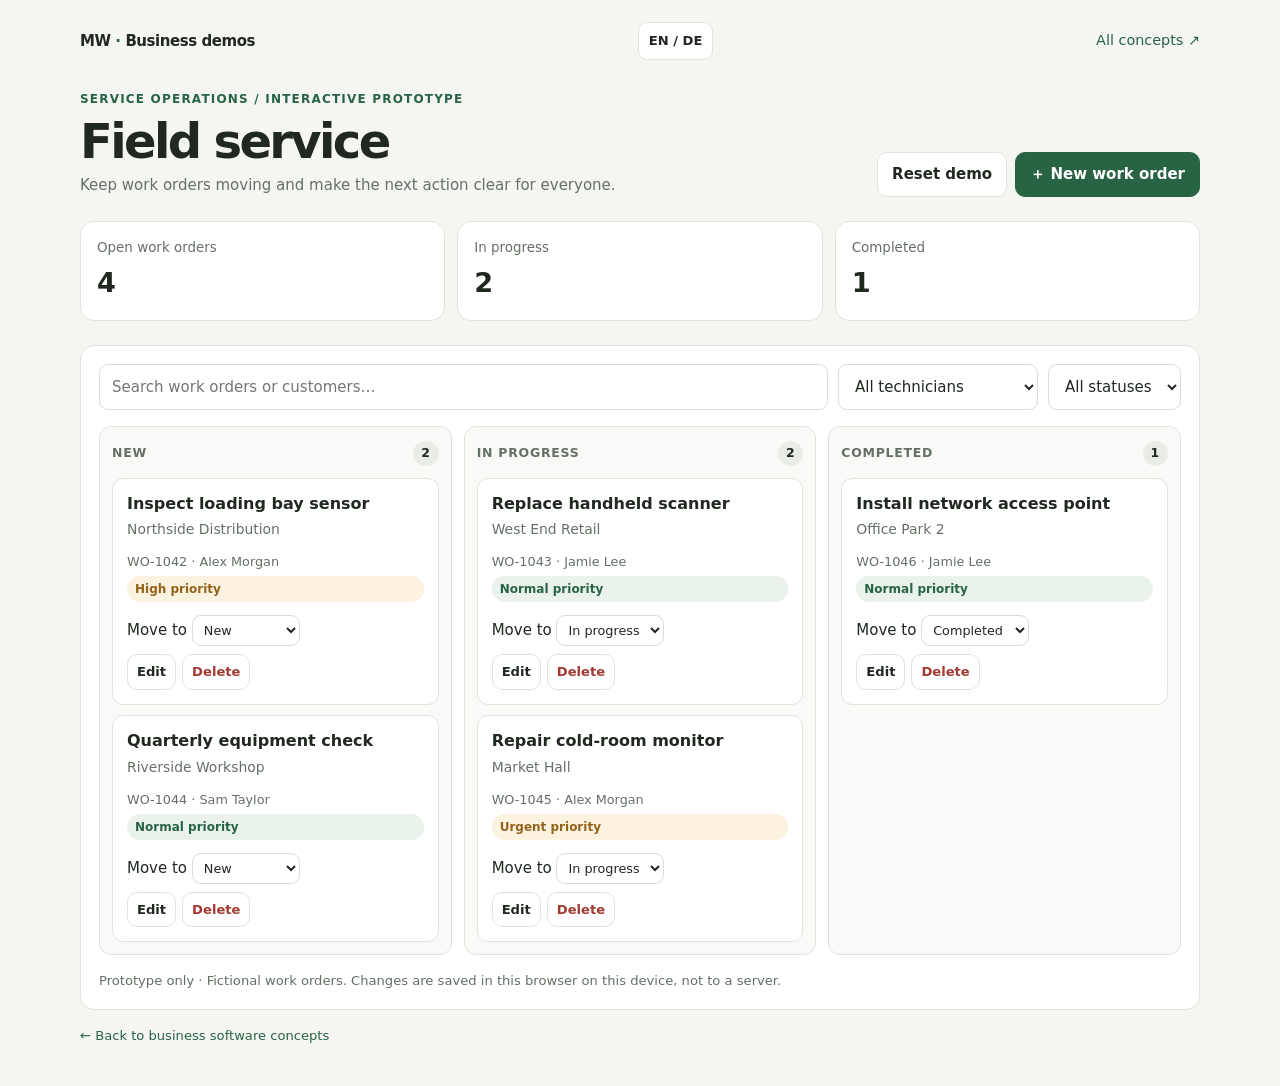
==== commit bdeb6fa2: "Enable persistent German and English language selection" ====
--- a/demos/field-service/index.html
+++ b/demos/field-service/index.html
@@ -10,9 +10,10 @@
 <section class="panel form-panel" id="formPanel"><h2 id="formTitle">New work order</h2><form id="jobForm" class="form-grid"><input type="hidden" id="editId"><label class="wide">Work order<input class="field" id="title" required maxlength="80" placeholder="Inspect loading bay sensor"></label><label>Customer / site<input class="field" id="customer" required maxlength="70" placeholder="Customer or site"></label><label>Assigned technician<select class="field" id="tech"><option>Alex Morgan</option><option>Jamie Lee</option><option>Sam Taylor</option></select></label><label>Priority<select class="field" id="priority"><option>Normal</option><option>High</option><option>Urgent</option></select></label><label>Status<select class="field" id="status"><option>New</option><option>In progress</option><option>Completed</option></select></label><div class="form-actions"><button class="btn primary" type="submit">Save work order</button><button class="btn" type="button" id="cancelBtn">Cancel</button></div></form></section>
 <section class="panel"><div class="filters"><input class="field" id="search" type="search" placeholder="Search work orders or customers…" aria-label="Search work orders"><select class="field" id="techFilter" aria-label="Filter technician"><option value="all">All technicians</option><option>Alex Morgan</option><option>Jamie Lee</option><option>Sam Taylor</option></select><select class="field" id="statusFilter" aria-label="Filter status"><option value="all">All statuses</option><option>New</option><option>In progress</option><option>Completed</option></select></div><div class="board" id="board"></div><p class="foot">Prototype only · Fictional work orders. Changes are saved in this browser on this device, not to a server.</p></section><p class="foot"><a href="../../business-solutions.html">← Back to business software concepts</a></p></main><div id="toast" class="toast" role="status" aria-live="polite"></div>
 <script>
-const seed=[{id:"WO-1042",title:"Inspect loading bay sensor",customer:"Northside Distribution",tech:"Alex Morgan",priority:"High",status:"New"},{id:"WO-1043",title:"Replace handheld scanner",customer:"West End Retail",tech:"Jamie Lee",priority:"Normal",status:"In progress"},{id:"WO-1044",title:"Quarterly equipment check",customer:"Riverside Workshop",tech:"Sam Taylor",priority:"Normal",status:"New"},{id:"WO-1045",title:"Repair cold-room monitor",customer:"Market Hall",tech:"Alex Morgan",priority:"Urgent",status:"In progress"},{id:"WO-1046",title:"Install network access point",customer:"Office Park 2",tech:"Jamie Lee",priority:"Normal",status:"Completed"}];const states=["New","In progress","Completed"],$=id=>document.getElementById(id);let jobs=load(),nextId=1047;function load(){try{return JSON.parse(localStorage.getItem("mw-service-v2"))||structuredClone(seed)}catch{return structuredClone(seed)}}function save(){localStorage.setItem("mw-service-v2",JSON.stringify(jobs))}function esc(s){return String(s).replace(/[&<>"']/g,c=>({"&":"&amp;","<":"&lt;",">":"&gt;",'"':"&quot;","'":"&#39;"}[c]))}function toast(s){$("toast").textContent=s;$("toast").classList.add("show");setTimeout(()=>$("toast").classList.remove("show"),1900)}
+const seed=[{id:"WO-1042",title:"Inspect loading bay sensor",customer:"Northside Distribution",tech:"Alex Morgan",priority:"High",status:"New"},{id:"WO-1043",title:"Replace handheld scanner",customer:"West End Retail",tech:"Jamie Lee",priority:"Normal",status:"In progress"},{id:"WO-1044",title:"Quarterly equipment check",customer:"Riverside Workshop",tech:"Sam Taylor",priority:"Normal",status:"New"},{id:"WO-1045",title:"Repair cold-room monitor",customer:"Market Hall",tech:"Alex Morgan",priority:"Urgent",status:"In progress"},{id:"WO-1046",title:"Install network access point",customer:"Office Park 2",tech:"Jamie Lee",priority:"Normal",status:"Completed"}];const states=["New","In progress","Completed"],$=id=>document.getElementById(id);let jobs=load(),nextId=Math.max(1047,...jobs.map(j=>Number(j.id.split('-').pop())+1).filter(Number.isFinite));function load(){try{return JSON.parse(localStorage.getItem("mw-service-v2"))||structuredClone(seed)}catch{return structuredClone(seed)}}function save(){localStorage.setItem("mw-service-v2",JSON.stringify(jobs))}function esc(s){return String(s).replace(/[&<>"']/g,c=>({"&":"&amp;","<":"&lt;",">":"&gt;",'"':"&quot;","'":"&#39;"}[c]))}function toast(s){$("toast").textContent=s;$("toast").classList.add("show");setTimeout(()=>$("toast").classList.remove("show"),1900)}
 function render(){const q=$("search").value.toLowerCase(),tech=$("techFilter").value,sf=$("statusFilter").value;const shown=jobs.filter(j=>(j.title+" "+j.customer+" "+j.id).toLowerCase().includes(q)&&(tech==="all"||j.tech===tech)&&(sf==="all"||j.status===sf));$("board").innerHTML=states.map(status=>{const group=shown.filter(j=>j.status===status);return '<section class="column"><h2>'+status+' <span class="count">'+group.length+'</span></h2>'+ (group.map(j=>'<article class="ticket"><h3>'+esc(j.title)+'</h3><p>'+esc(j.customer)+'</p><div class="ticket-meta"><span>'+esc(j.id)+' · '+esc(j.tech)+'</span><span class="priority '+esc(j.priority)+'">'+esc(j.priority)+' priority</span></div><div class="ticket-foot"><label class="sub">Move to <select class="field" style="width:auto;padding:6px 7px;font-size:.8rem" data-status="'+esc(j.id)+'">'+states.map(s=>'<option '+(s===j.status?'selected':'')+'>'+s+'</option>').join("")+'</select></label><div class="ticket-actions"><button class="btn" data-edit="'+esc(j.id)+'">Edit</button><button class="btn danger" data-delete="'+esc(j.id)+'">Delete</button></div></div></article>').join("")||'<div class="empty">No work orders here.</div>')+'</section>'}).join("");$("openCount").textContent=jobs.filter(j=>j.status!=="Completed").length;$("progressCount").textContent=jobs.filter(j=>j.status==="In progress").length;$("doneCount").textContent=jobs.filter(j=>j.status==="Completed").length}
 function openForm(j){$("jobForm").reset();$("editId").value=j?.id||"";$("formTitle").textContent=j?"Edit work order":"New work order";$("title").value=j?.title||"";$("customer").value=j?.customer||"";$("tech").value=j?.tech||"Alex Morgan";$("priority").value=j?.priority||"Normal";$("status").value=j?.status||"New";$("formPanel").classList.add("open");$("title").focus();$("formPanel").scrollIntoView({behavior:"smooth",block:"start"})}function closeForm(){$("formPanel").classList.remove("open")}
 document.addEventListener("click",e=>{const edit=e.target.closest("[data-edit]");if(edit){openForm(jobs.find(j=>j.id===edit.dataset.edit));return}const del=e.target.closest("[data-delete]");if(del){const j=jobs.find(j=>j.id===del.dataset.delete);if(confirm("Delete work order "+j.id+"?")){jobs=jobs.filter(x=>x.id!==j.id);save();render();toast("Work order deleted")}}});$("board").addEventListener("change",e=>{const s=e.target.closest("[data-status]");if(!s)return;const j=jobs.find(j=>j.id===s.dataset.status);j.status=s.value;save();render();toast(j.id+" updated")});
 $("jobForm").addEventListener("submit",e=>{e.preventDefault();const id=$("editId").value,j={id:id||"WO-"+nextId++,title:$("title").value.trim(),customer:$("customer").value.trim(),tech:$("tech").value,priority:$("priority").value,status:$("status").value};if(id)jobs=jobs.map(x=>x.id===id?j:x);else jobs.unshift(j);save();render();closeForm();toast(id?"Work order updated":"Work order created")});$("newBtn").addEventListener("click",()=>openForm());$("cancelBtn").addEventListener("click",closeForm);$("search").addEventListener("input",render);$("techFilter").addEventListener("change",render);$("statusFilter").addEventListener("change",render);$("resetBtn").addEventListener("click",()=>{if(confirm("Restore the original sample work orders?")){jobs=structuredClone(seed);nextId=1047;save();$("search").value="";$("techFilter").value="all";$("statusFilter").value="all";render();toast("Sample data restored")}});render();
-</script></body></html>+</script><script src="../../assets/site-language.js" defer></script>
+</body></html>
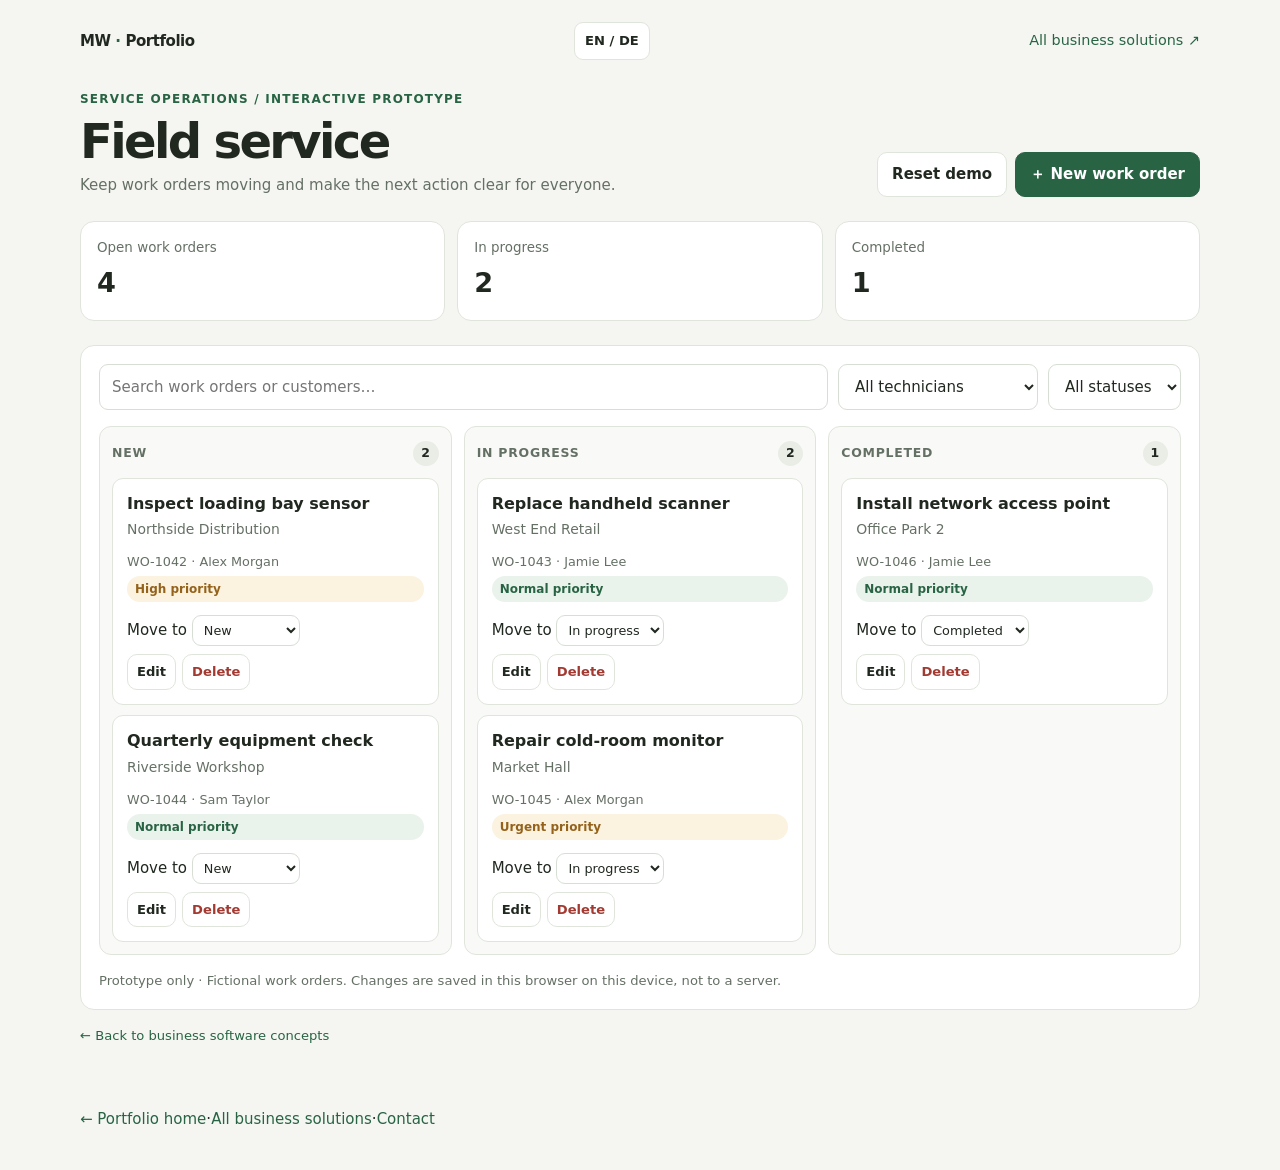
==== commit 3ebed6f1: "feat: connect field service demo to portfolio navigation" ====
--- a/demos/field-service/index.html
+++ b/demos/field-service/index.html
@@ -4,7 +4,7 @@
 <style>
 :root{color-scheme:light;--bg:#f5f6f2;--surface:#fff;--ink:#202820;--muted:#657065;--line:#e0e5dc;--accent:#286443;--soft:#eaf2ec;--warn:#94621a;--warnbg:#fbf2df;--danger:#a33a32;--dangerbg:#faeae8;--radius:14px}*{box-sizing:border-box}body{margin:0;background:var(--bg);color:var(--ink);font:15px/1.5 Inter,system-ui,-apple-system,BlinkMacSystemFont,"Segoe UI",sans-serif}button,input,select{font:inherit}button{cursor:pointer}a{color:var(--accent);text-decoration:none}.shell{width:min(1120px,100% - 32px);margin:auto;padding:22px 0 40px}.nav{display:flex;align-items:center;justify-content:space-between;gap:12px;margin-bottom:30px}.brand{font-weight:800;letter-spacing:-.03em;color:var(--ink)}.brand span{color:var(--accent)}.nav a:last-child{font-size:.9rem}.heading{display:flex;align-items:flex-end;justify-content:space-between;gap:18px;margin-bottom:22px}.kicker{font-size:.75rem;color:var(--accent);font-weight:750;letter-spacing:.1em;text-transform:uppercase}.heading h1{font-size:clamp(2rem,5vw,3rem);letter-spacing:-.055em;line-height:1.05;margin:8px 0}.heading p{margin:0;color:var(--muted);max-width:580px}.actions{display:flex;gap:8px;flex-wrap:wrap}.btn{border:1px solid var(--line);background:var(--surface);color:var(--ink);padding:10px 14px;border-radius:10px;font-weight:650}.btn.primary{background:var(--accent);border-color:var(--accent);color:#fff}.btn.danger{color:var(--danger)}.stats{display:grid;grid-template-columns:repeat(3,minmax(0,1fr));gap:12px;margin:24px 0}.stat,.panel{background:var(--surface);border:1px solid var(--line);border-radius:var(--radius)}.stat{padding:16px}.stat span{display:block;color:var(--muted);font-size:.84rem}.stat strong{display:block;font-size:1.7rem;letter-spacing:-.04em;margin-top:5px}.panel{padding:18px}.field{width:100%;min-width:0;padding:11px 12px;border:1px solid #d7ded4;border-radius:9px;background:#fff;color:var(--ink)}.filters{display:grid;grid-template-columns:minmax(180px,1fr) 200px auto;gap:10px;margin-bottom:16px}.form-panel{display:none;margin-bottom:16px}.form-panel.open{display:block}.form-panel h2{font-size:1.1rem;margin:0 0 14px}.form-grid{display:grid;grid-template-columns:repeat(3,minmax(0,1fr));gap:10px}.form-grid label{display:grid;gap:5px;font-size:.82rem;color:var(--muted)}.form-grid .wide{grid-column:span 2}.form-actions{display:flex;gap:8px;grid-column:1/-1}.board{display:grid;grid-template-columns:repeat(3,minmax(0,1fr));gap:12px}.column{border:1px solid var(--line);border-radius:12px;padding:12px;background:#f9faf7;min-width:0}.column h2{display:flex;align-items:center;justify-content:space-between;font-size:.78rem;color:var(--muted);text-transform:uppercase;letter-spacing:.06em;margin:2px 0 12px}.count{background:#e9ede6;border-radius:99px;padding:3px 8px;color:var(--ink)}.ticket{border:1px solid var(--line);border-radius:11px;padding:14px;background:#fff}.ticket+.ticket{margin-top:10px}.ticket h3{font-size:1rem;line-height:1.35;margin:0 0 5px}.ticket p{color:var(--muted);font-size:.87rem;margin:0 0 12px}.ticket-meta{display:grid;gap:5px;color:var(--muted);font-size:.8rem}.ticket-foot{display:flex;align-items:center;justify-content:space-between;gap:8px;flex-wrap:wrap;margin-top:13px}.priority{display:inline-flex;padding:4px 8px;border-radius:99px;font-size:.75rem;font-weight:750;background:var(--soft);color:var(--accent)}.priority.High,.priority.Urgent{background:var(--warnbg);color:var(--warn)}.ticket-actions{display:flex;gap:6px;flex-wrap:wrap}.ticket-actions .btn{padding:7px 9px;font-size:.82rem}.empty{padding:16px 6px;color:var(--muted);font-size:.85rem}.foot{color:var(--muted);font-size:.82rem;margin:16px 0 0}.toast{position:fixed;bottom:18px;left:50%;transform:translateX(-50%);max-width:calc(100% - 28px);background:#202820;color:white;padding:11px 15px;border-radius:10px;display:none;box-shadow:0 8px 24px #17231722}.toast.show{display:block}@media(max-width:800px){.shell{width:calc(100% - 28px);padding-top:16px}.nav{margin-bottom:24px}.heading{display:block}.heading .actions{margin-top:16px}.stats{gap:9px;margin:18px 0}.stat{padding:13px}.stat strong{font-size:1.5rem}.filters{grid-template-columns:1fr 1fr}.filters input{grid-column:1/-1}.board{grid-template-columns:1fr}.column{padding:12px}.ticket{padding:13px}.form-grid{grid-template-columns:1fr 1fr}.form-grid .wide{grid-column:span 2}.panel{padding:12px}}@media(max-width:460px){.stats{grid-template-columns:1fr 1fr}.stats .stat:last-child{grid-column:1/-1}.filters{grid-template-columns:1fr}.filters input{grid-column:auto}.form-grid{grid-template-columns:1fr}.form-grid .wide{grid-column:auto}.nav{align-items:flex-start}.nav a:last-child{max-width:120px;text-align:right}}
 </style></head>
-<body><main class="shell"><nav class="nav"><a class="brand" href="../../business-solutions.html">MW <span>·</span> Business demos</a><a href="../../business-solutions.html">All concepts ↗</a></nav>
+<body><main class="shell"><nav class="nav" aria-label="Portfolio navigation"><a class="brand" href="../../index.html">MW <span>·</span> Portfolio</a><a href="../../business-solutions.html">All business solutions ↗</a></nav>
 <header class="heading"><div><div class="kicker">Service operations / interactive prototype</div><h1>Field service</h1><p>Keep work orders moving and make the next action clear for everyone.</p></div><div class="actions"><button class="btn" id="resetBtn">Reset demo</button><button class="btn primary" id="newBtn">＋ New work order</button></div></header>
 <section class="stats"><article class="stat"><span>Open work orders</span><strong id="openCount">—</strong></article><article class="stat"><span>In progress</span><strong id="progressCount">—</strong></article><article class="stat"><span>Completed</span><strong id="doneCount">—</strong></article></section>
 <section class="panel form-panel" id="formPanel"><h2 id="formTitle">New work order</h2><form id="jobForm" class="form-grid"><input type="hidden" id="editId"><label class="wide">Work order<input class="field" id="title" required maxlength="80" placeholder="Inspect loading bay sensor"></label><label>Customer / site<input class="field" id="customer" required maxlength="70" placeholder="Customer or site"></label><label>Assigned technician<select class="field" id="tech"><option>Alex Morgan</option><option>Jamie Lee</option><option>Sam Taylor</option></select></label><label>Priority<select class="field" id="priority"><option>Normal</option><option>High</option><option>Urgent</option></select></label><label>Status<select class="field" id="status"><option>New</option><option>In progress</option><option>Completed</option></select></label><div class="form-actions"><button class="btn primary" type="submit">Save work order</button><button class="btn" type="button" id="cancelBtn">Cancel</button></div></form></section>
@@ -15,5 +15,5 @@
 function openForm(j){$("jobForm").reset();$("editId").value=j?.id||"";$("formTitle").textContent=j?"Edit work order":"New work order";$("title").value=j?.title||"";$("customer").value=j?.customer||"";$("tech").value=j?.tech||"Alex Morgan";$("priority").value=j?.priority||"Normal";$("status").value=j?.status||"New";$("formPanel").classList.add("open");$("title").focus();$("formPanel").scrollIntoView({behavior:"smooth",block:"start"})}function closeForm(){$("formPanel").classList.remove("open")}
 document.addEventListener("click",e=>{const edit=e.target.closest("[data-edit]");if(edit){openForm(jobs.find(j=>j.id===edit.dataset.edit));return}const del=e.target.closest("[data-delete]");if(del){const j=jobs.find(j=>j.id===del.dataset.delete);if(confirm("Delete work order "+j.id+"?")){jobs=jobs.filter(x=>x.id!==j.id);save();render();toast("Work order deleted")}}});$("board").addEventListener("change",e=>{const s=e.target.closest("[data-status]");if(!s)return;const j=jobs.find(j=>j.id===s.dataset.status);j.status=s.value;save();render();toast(j.id+" updated")});
 $("jobForm").addEventListener("submit",e=>{e.preventDefault();const id=$("editId").value,j={id:id||"WO-"+nextId++,title:$("title").value.trim(),customer:$("customer").value.trim(),tech:$("tech").value,priority:$("priority").value,status:$("status").value};if(id)jobs=jobs.map(x=>x.id===id?j:x);else jobs.unshift(j);save();render();closeForm();toast(id?"Work order updated":"Work order created")});$("newBtn").addEventListener("click",()=>openForm());$("cancelBtn").addEventListener("click",closeForm);$("search").addEventListener("input",render);$("techFilter").addEventListener("change",render);$("statusFilter").addEventListener("change",render);$("resetBtn").addEventListener("click",()=>{if(confirm("Restore the original sample work orders?")){jobs=structuredClone(seed);nextId=1047;save();$("search").value="";$("techFilter").value="all";$("statusFilter").value="all";render();toast("Sample data restored")}});render();
-</script><script src="../../assets/site-language.js" defer></script>
+</script><footer class="shell portfolio-footer"><a href="../../index.html">← Portfolio home</a><span>·</span><a href="../../business-solutions.html">All business solutions</a><span>·</span><a href="../../index.html#contact">Contact</a></footer><script src="../../assets/site-language.js" defer></script>
 </body></html>
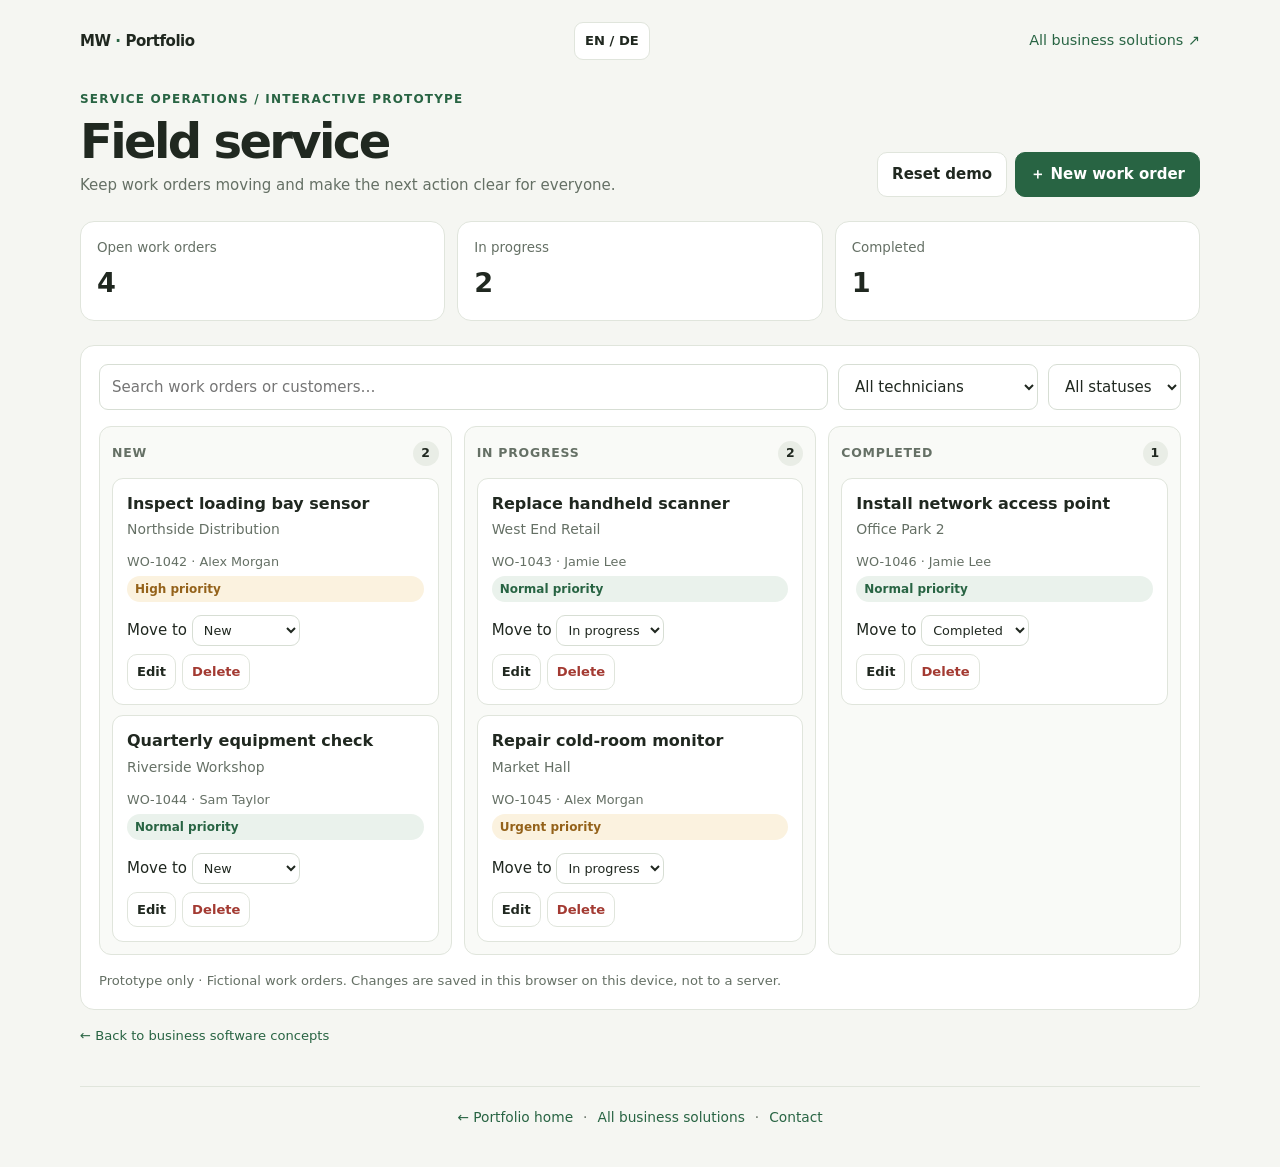
==== commit 157f7fe7: "style: finish consistent field service demo footer" ====
--- a/demos/field-service/index.html
+++ b/demos/field-service/index.html
@@ -3,7 +3,7 @@
 <head><meta charset="utf-8"><meta name="viewport" content="width=device-width,initial-scale=1"><meta name="theme-color" content="#f5f6f2"><title>Service Desk — Work Order Demo</title><meta name="description" content="Mobile-first field service workflow prototype by Michael Winkler.">
 <style>
 :root{color-scheme:light;--bg:#f5f6f2;--surface:#fff;--ink:#202820;--muted:#657065;--line:#e0e5dc;--accent:#286443;--soft:#eaf2ec;--warn:#94621a;--warnbg:#fbf2df;--danger:#a33a32;--dangerbg:#faeae8;--radius:14px}*{box-sizing:border-box}body{margin:0;background:var(--bg);color:var(--ink);font:15px/1.5 Inter,system-ui,-apple-system,BlinkMacSystemFont,"Segoe UI",sans-serif}button,input,select{font:inherit}button{cursor:pointer}a{color:var(--accent);text-decoration:none}.shell{width:min(1120px,100% - 32px);margin:auto;padding:22px 0 40px}.nav{display:flex;align-items:center;justify-content:space-between;gap:12px;margin-bottom:30px}.brand{font-weight:800;letter-spacing:-.03em;color:var(--ink)}.brand span{color:var(--accent)}.nav a:last-child{font-size:.9rem}.heading{display:flex;align-items:flex-end;justify-content:space-between;gap:18px;margin-bottom:22px}.kicker{font-size:.75rem;color:var(--accent);font-weight:750;letter-spacing:.1em;text-transform:uppercase}.heading h1{font-size:clamp(2rem,5vw,3rem);letter-spacing:-.055em;line-height:1.05;margin:8px 0}.heading p{margin:0;color:var(--muted);max-width:580px}.actions{display:flex;gap:8px;flex-wrap:wrap}.btn{border:1px solid var(--line);background:var(--surface);color:var(--ink);padding:10px 14px;border-radius:10px;font-weight:650}.btn.primary{background:var(--accent);border-color:var(--accent);color:#fff}.btn.danger{color:var(--danger)}.stats{display:grid;grid-template-columns:repeat(3,minmax(0,1fr));gap:12px;margin:24px 0}.stat,.panel{background:var(--surface);border:1px solid var(--line);border-radius:var(--radius)}.stat{padding:16px}.stat span{display:block;color:var(--muted);font-size:.84rem}.stat strong{display:block;font-size:1.7rem;letter-spacing:-.04em;margin-top:5px}.panel{padding:18px}.field{width:100%;min-width:0;padding:11px 12px;border:1px solid #d7ded4;border-radius:9px;background:#fff;color:var(--ink)}.filters{display:grid;grid-template-columns:minmax(180px,1fr) 200px auto;gap:10px;margin-bottom:16px}.form-panel{display:none;margin-bottom:16px}.form-panel.open{display:block}.form-panel h2{font-size:1.1rem;margin:0 0 14px}.form-grid{display:grid;grid-template-columns:repeat(3,minmax(0,1fr));gap:10px}.form-grid label{display:grid;gap:5px;font-size:.82rem;color:var(--muted)}.form-grid .wide{grid-column:span 2}.form-actions{display:flex;gap:8px;grid-column:1/-1}.board{display:grid;grid-template-columns:repeat(3,minmax(0,1fr));gap:12px}.column{border:1px solid var(--line);border-radius:12px;padding:12px;background:#f9faf7;min-width:0}.column h2{display:flex;align-items:center;justify-content:space-between;font-size:.78rem;color:var(--muted);text-transform:uppercase;letter-spacing:.06em;margin:2px 0 12px}.count{background:#e9ede6;border-radius:99px;padding:3px 8px;color:var(--ink)}.ticket{border:1px solid var(--line);border-radius:11px;padding:14px;background:#fff}.ticket+.ticket{margin-top:10px}.ticket h3{font-size:1rem;line-height:1.35;margin:0 0 5px}.ticket p{color:var(--muted);font-size:.87rem;margin:0 0 12px}.ticket-meta{display:grid;gap:5px;color:var(--muted);font-size:.8rem}.ticket-foot{display:flex;align-items:center;justify-content:space-between;gap:8px;flex-wrap:wrap;margin-top:13px}.priority{display:inline-flex;padding:4px 8px;border-radius:99px;font-size:.75rem;font-weight:750;background:var(--soft);color:var(--accent)}.priority.High,.priority.Urgent{background:var(--warnbg);color:var(--warn)}.ticket-actions{display:flex;gap:6px;flex-wrap:wrap}.ticket-actions .btn{padding:7px 9px;font-size:.82rem}.empty{padding:16px 6px;color:var(--muted);font-size:.85rem}.foot{color:var(--muted);font-size:.82rem;margin:16px 0 0}.toast{position:fixed;bottom:18px;left:50%;transform:translateX(-50%);max-width:calc(100% - 28px);background:#202820;color:white;padding:11px 15px;border-radius:10px;display:none;box-shadow:0 8px 24px #17231722}.toast.show{display:block}@media(max-width:800px){.shell{width:calc(100% - 28px);padding-top:16px}.nav{margin-bottom:24px}.heading{display:block}.heading .actions{margin-top:16px}.stats{gap:9px;margin:18px 0}.stat{padding:13px}.stat strong{font-size:1.5rem}.filters{grid-template-columns:1fr 1fr}.filters input{grid-column:1/-1}.board{grid-template-columns:1fr}.column{padding:12px}.ticket{padding:13px}.form-grid{grid-template-columns:1fr 1fr}.form-grid .wide{grid-column:span 2}.panel{padding:12px}}@media(max-width:460px){.stats{grid-template-columns:1fr 1fr}.stats .stat:last-child{grid-column:1/-1}.filters{grid-template-columns:1fr}.filters input{grid-column:auto}.form-grid{grid-template-columns:1fr}.form-grid .wide{grid-column:auto}.nav{align-items:flex-start}.nav a:last-child{max-width:120px;text-align:right}}
-</style></head>
+.portfolio-footer{display:flex;align-items:center;justify-content:center;gap:10px;flex-wrap:wrap;border-top:1px solid var(--line);padding-top:20px;margin-top:0;color:var(--muted);font-size:.86rem}.portfolio-footer a{color:var(--accent)}</style></head>
 <body><main class="shell"><nav class="nav" aria-label="Portfolio navigation"><a class="brand" href="../../index.html">MW <span>·</span> Portfolio</a><a href="../../business-solutions.html">All business solutions ↗</a></nav>
 <header class="heading"><div><div class="kicker">Service operations / interactive prototype</div><h1>Field service</h1><p>Keep work orders moving and make the next action clear for everyone.</p></div><div class="actions"><button class="btn" id="resetBtn">Reset demo</button><button class="btn primary" id="newBtn">＋ New work order</button></div></header>
 <section class="stats"><article class="stat"><span>Open work orders</span><strong id="openCount">—</strong></article><article class="stat"><span>In progress</span><strong id="progressCount">—</strong></article><article class="stat"><span>Completed</span><strong id="doneCount">—</strong></article></section>
